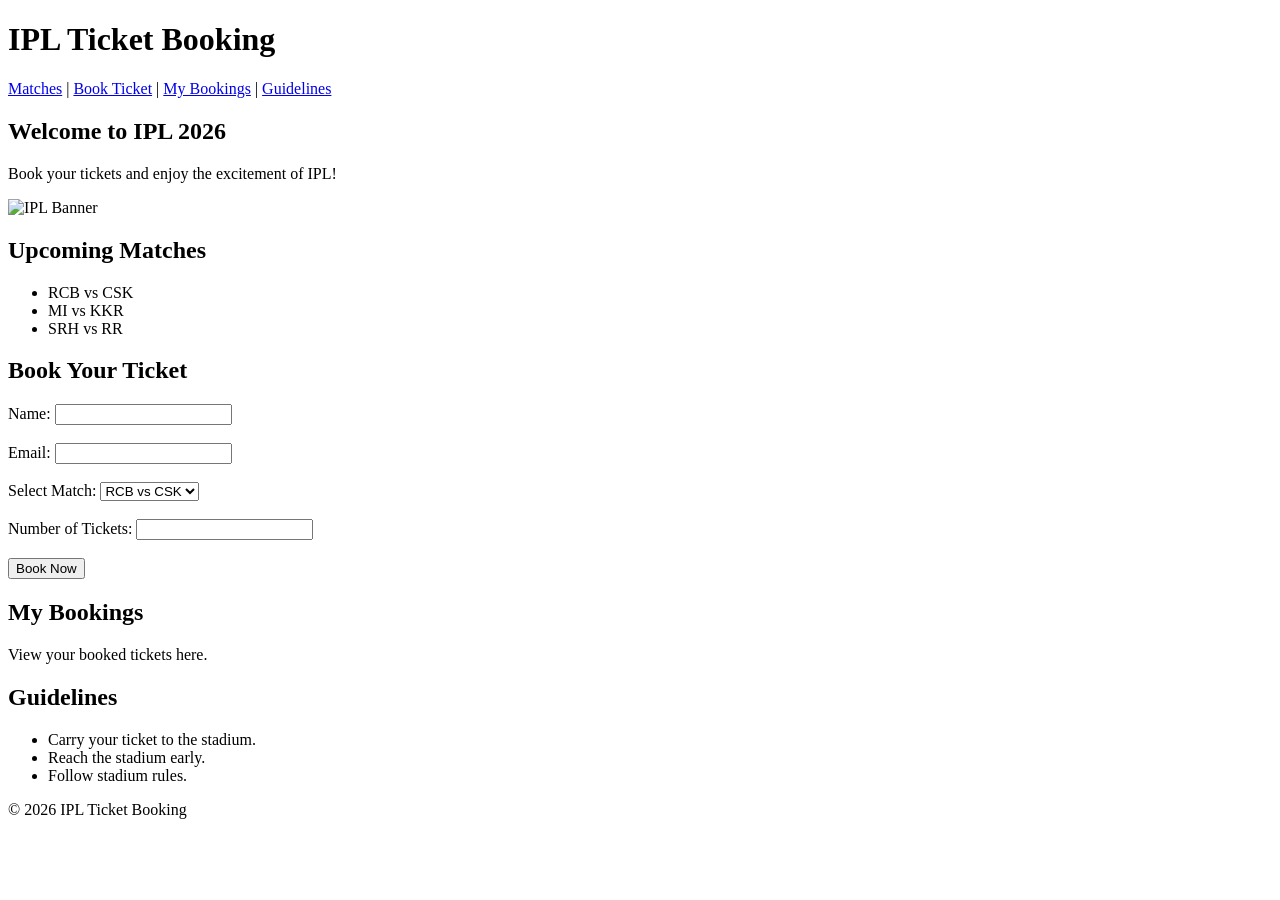
==== index.html @ bad6438c "Add IPL ticket booking HTML" ====
<!doctype html>
<html>
  <head>
    <title>IPL Ticket Booking</title>
  </head>
  <body>
    <header>
      <h1>IPL Ticket Booking</h1>

      <nav>
        <a href="#matches">Matches</a> | <a href="#booking">Book Ticket</a> |
        <a href="#mybookings">My Bookings</a> |
        <a href="#guidelines">Guidelines</a>
      </nav>
    </header>

    <section>
      <h2>Welcome to IPL 2026</h2>
      <p>Book your tickets and enjoy the excitement of IPL!</p>
      <img src="ipl.jpg" alt="IPL Banner" width="500" />
    </section>

    <section id="matches">
      <h2>Upcoming Matches</h2>
      <ul>
        <li>RCB vs CSK</li>
        <li>MI vs KKR</li>
        <li>SRH vs RR</li>
      </ul>
    </section>

    <section id="booking">
      <h2>Book Your Ticket</h2>

      <form>
        <label>Name:</label>
        <input type="text" name="name" /><br /><br />

<label>Email:</label>
<input type="email" name="email" /><br /><br />

<label>Select Match:</label>
<select>
<option>RCB vs CSK</option>
<option>MI vs KKR</option>
<option>SRH vs RR</option></select
 ><br /><br />

<label>Number of Tickets:</label>
<input type="number" min="1" /><br /><br />

<button type="submit">Book Now</button>
      </form>
    </section>

    <section id="mybookings">
      <h2>My Bookings</h2>
      <p>View your booked tickets here.</p>
    </section>

    <section id="guidelines">
      <h2>Guidelines</h2>
      <ul>
        <li>Carry your ticket to the stadium.</li>
        <li>Reach the stadium early.</li>
        <li>Follow stadium rules.</li>
      </ul>
    </section>

    <footer>
      <p>&copy; 2026 IPL Ticket Booking</p>
    </footer>
  </body>
</html>
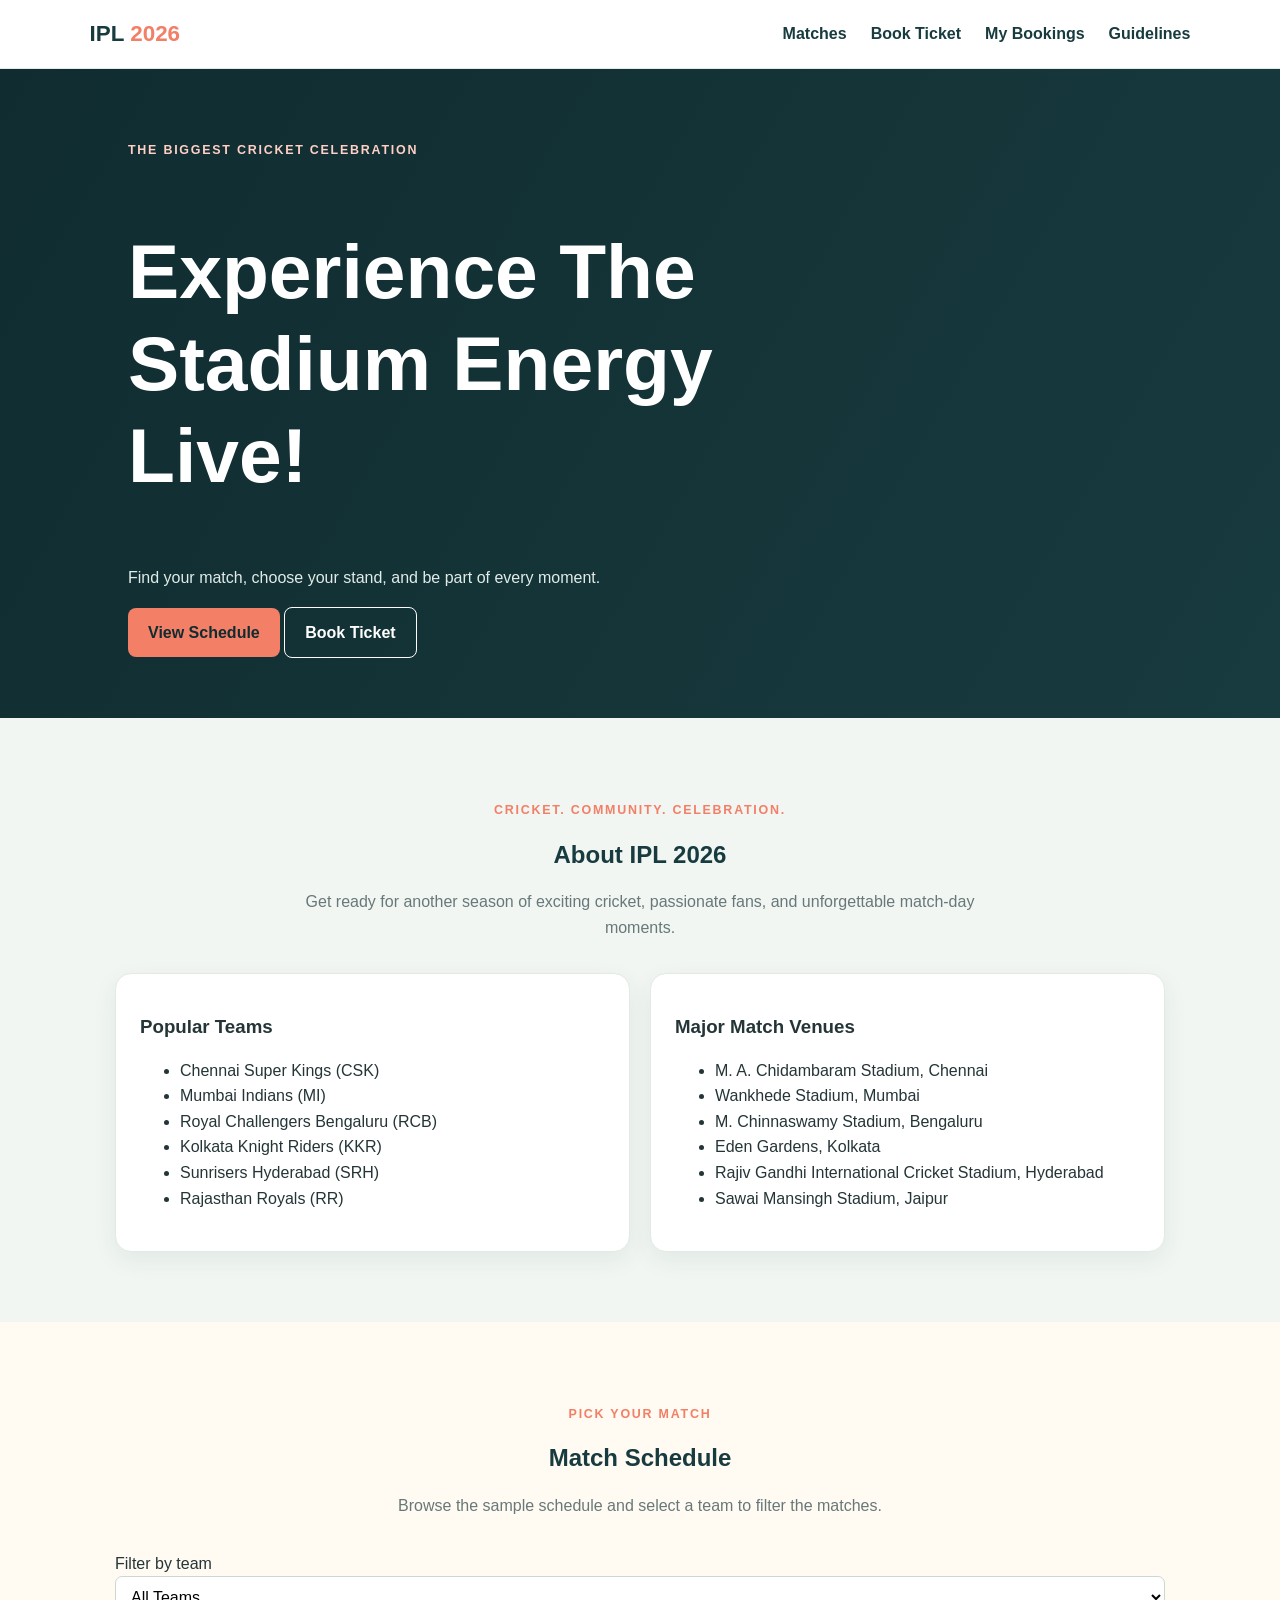
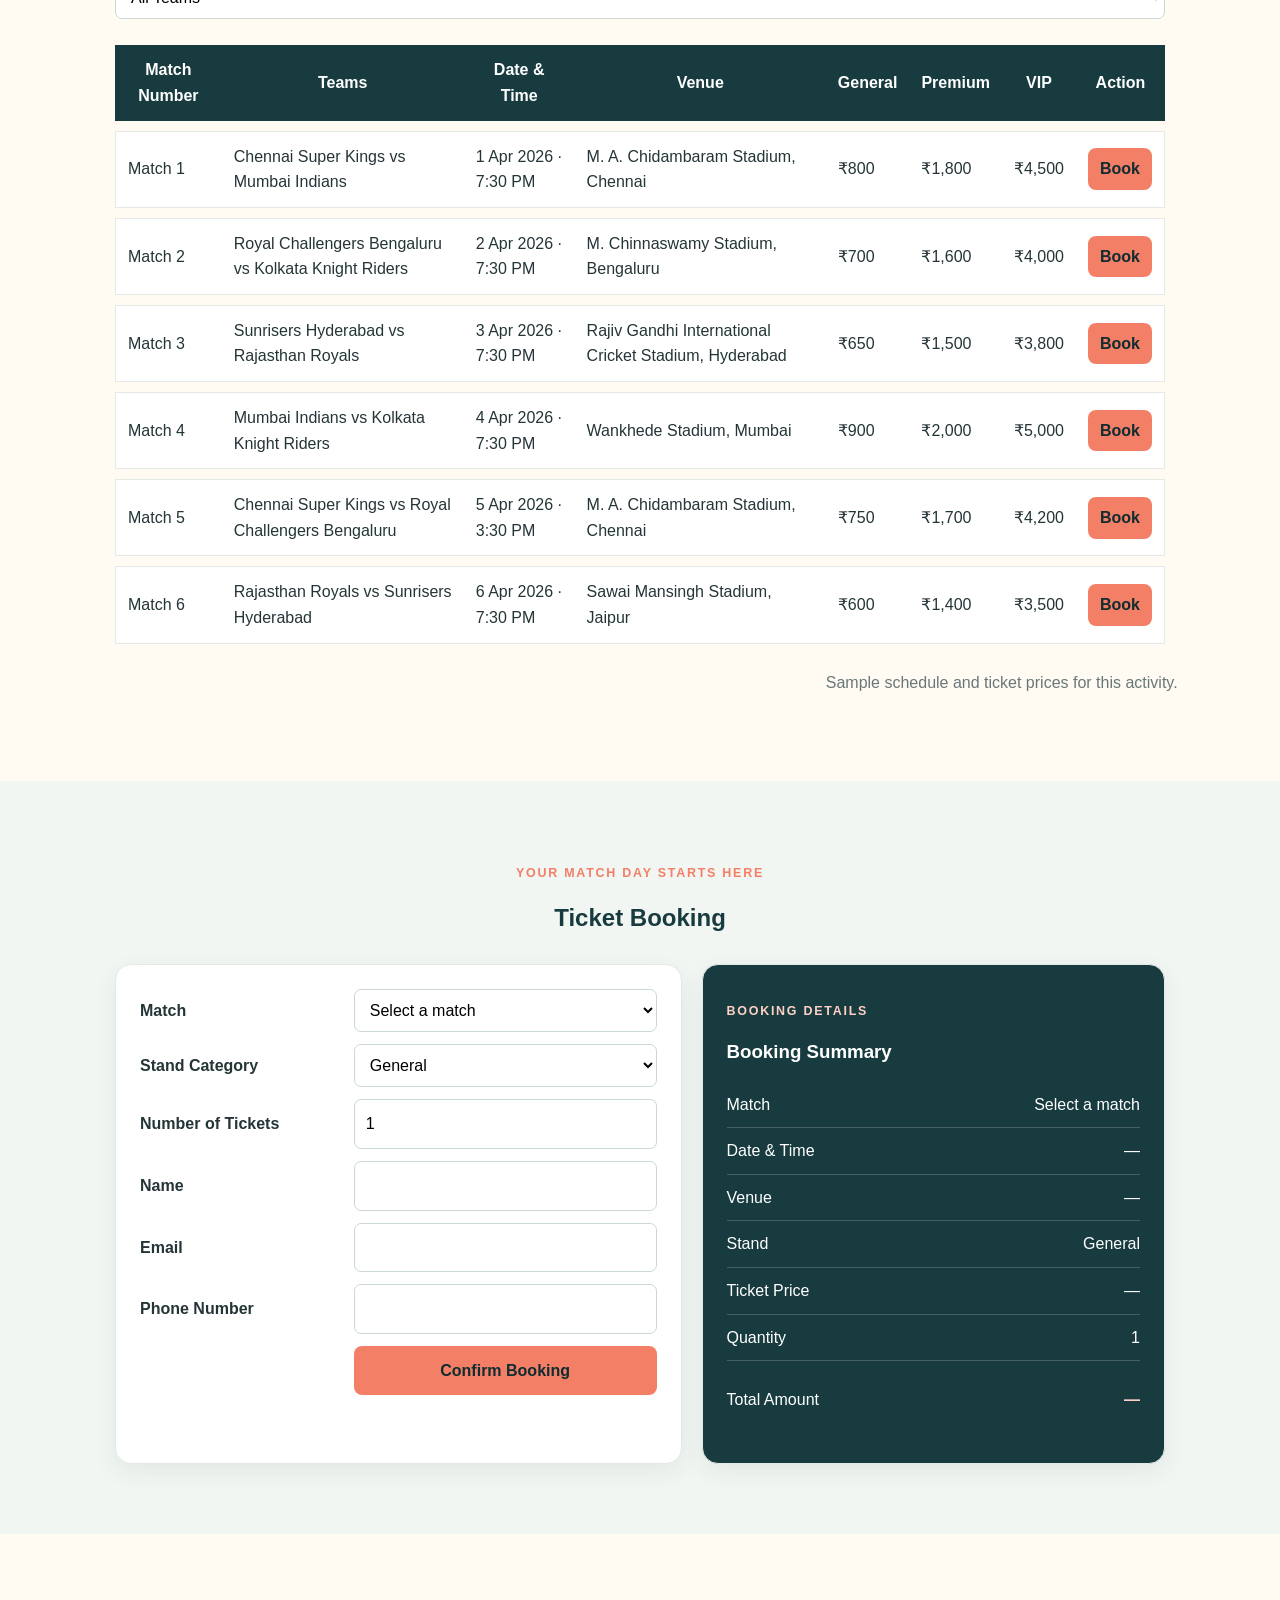
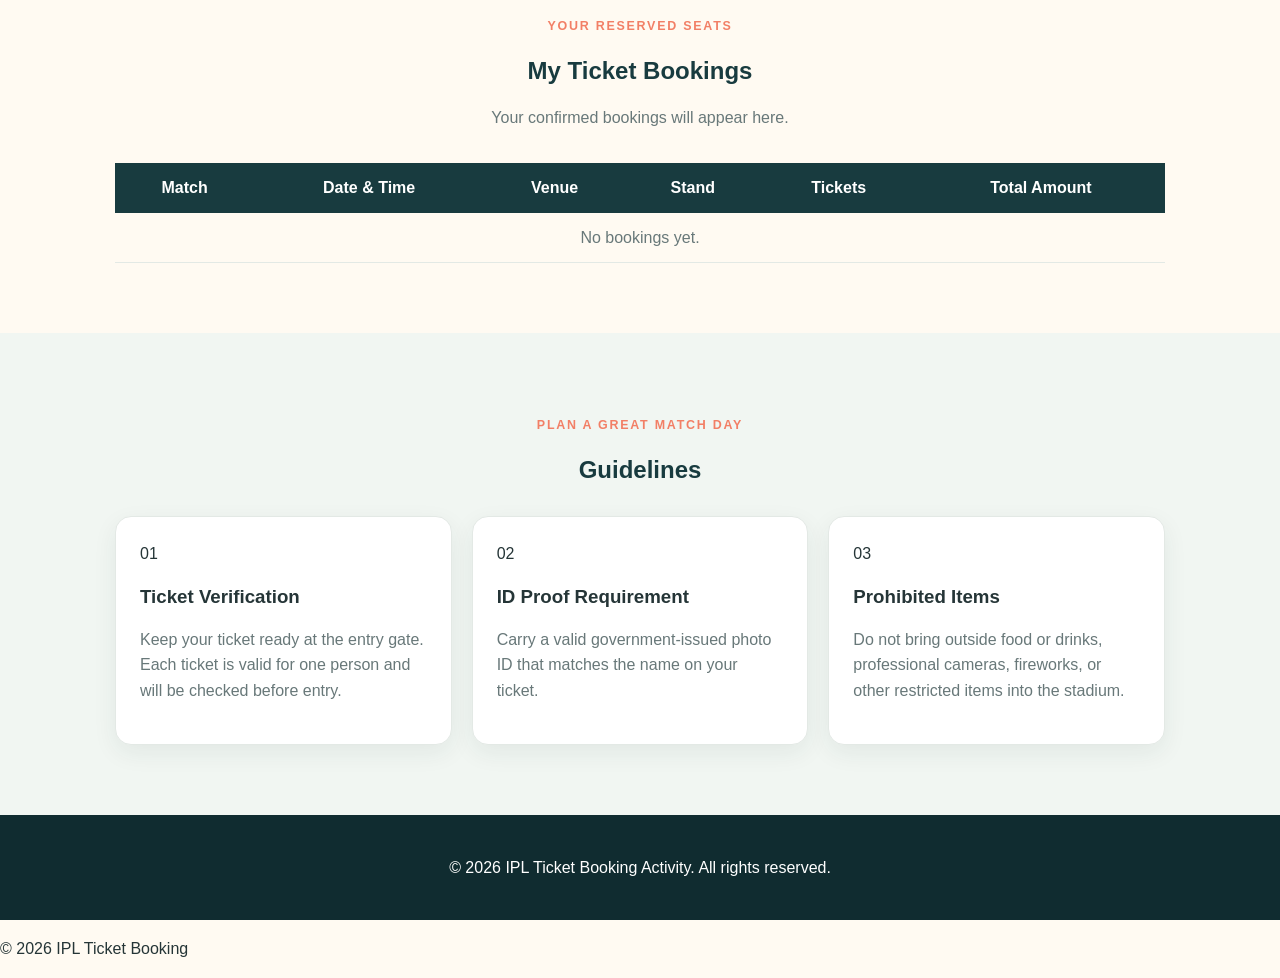
==== commit ab2335d5: "Add Activity 3" ====
--- a/index.html
+++ b/index.html
@@ -1,74 +1,144 @@
 <!doctype html>
-<html>
-  <head>
-    <title>IPL Ticket Booking</title>
-  </head>
-  <body>
-    <header>
-      <h1>IPL Ticket Booking</h1>
+<html lang="en">
+<head>
+  <meta charset="utf-8">
+  <meta name="viewport" content="width=device-width, initial-scale=1">
+  <meta name="description" content="Explore IPL 2026 matches and book your stadium tickets.">
+  <title>IPL 2026 | Ticket Booking</title>
+  <link rel="stylesheet" href="styles.css">
+  <script src="script.js" defer></script>
+</head>
+<body>
+  <header class="site-header">
+    <a class="brand" href="#home" aria-label="IPL 2026 home">IPL <span>2026</span></a>
 
-      <nav>
-        <a href="#matches">Matches</a> | <a href="#booking">Book Ticket</a> |
-        <a href="#mybookings">My Bookings</a> |
-        <a href="#guidelines">Guidelines</a>
-      </nav>
-    </header>
 
-    <section>
-      <h2>Welcome to IPL 2026</h2>
-      <p>Book your tickets and enjoy the excitement of IPL!</p>
-      <img src="ipl.jpg" alt="IPL Banner" width="500" />
+    <nav aria-label="Main navigation">
+    <a href="#matches">Matches</a>
+    <a href="booking.html">Book Ticket</a>
+    <a href="#my-bookings">My Bookings</a>
+    <a href="#guidelines">Guidelines</a>
+</nav>
+  </header>
+
+  <main>
+    <section class="hero" id="home" aria-labelledby="hero-title">
+      <div class="hero-content">
+        <p class="eyebrow">THE BIGGEST CRICKET CELEBRATION</p>
+        <h1 id="hero-title">Experience The Stadium Energy Live!</h1>
+        <p>Find your match, choose your stand, and be part of every moment.</p>
+        <div class="hero-actions">
+          <a class="button button-light" href="#matches">View Schedule</a>
+          <a class="button button-outline" href="#booking">Book Ticket</a>
+        </div>
+      </div>
     </section>
 
-    <section id="matches">
-      <h2>Upcoming Matches</h2>
-      <ul>
-        <li>RCB vs CSK</li>
-        <li>MI vs KKR</li>
-        <li>SRH vs RR</li>
-      </ul>
+    <section class="section about" id="about" aria-labelledby="about-title">
+      <div class="section-heading">
+        <p class="eyebrow">CRICKET. COMMUNITY. CELEBRATION.</p>
+        <h2 id="about-title">About IPL 2026</h2>
+        <p>Get ready for another season of exciting cricket, passionate fans, and unforgettable match-day moments.</p>
+      </div>
+      <div class="about-grid">
+        <article class="info-panel">
+          <h3>Popular Teams</h3>
+          <ul class="team-list">
+            <li>Chennai Super Kings (CSK)</li><li>Mumbai Indians (MI)</li>
+            <li>Royal Challengers Bengaluru (RCB)</li><li>Kolkata Knight Riders (KKR)</li>
+            <li>Sunrisers Hyderabad (SRH)</li><li>Rajasthan Royals (RR)</li>
+          </ul>
+        </article>
+        <article class="info-panel">
+          <h3>Major Match Venues</h3>
+          <ul class="venue-list">
+            <li>M. A. Chidambaram Stadium, Chennai</li><li>Wankhede Stadium, Mumbai</li>
+            <li>M. Chinnaswamy Stadium, Bengaluru</li><li>Eden Gardens, Kolkata</li>
+            <li>Rajiv Gandhi International Cricket Stadium, Hyderabad</li><li>Sawai Mansingh Stadium, Jaipur</li>
+          </ul>
+        </article>
+      </div>
     </section>
 
-    <section id="booking">
-      <h2>Book Your Ticket</h2>
-
-      <form>
-        <label>Name:</label>
-        <input type="text" name="name" /><br /><br />
-
-<label>Email:</label>
-<input type="email" name="email" /><br /><br />
-
-<label>Select Match:</label>
-<select>
-<option>RCB vs CSK</option>
-<option>MI vs KKR</option>
-<option>SRH vs RR</option></select
- ><br /><br />
-
-<label>Number of Tickets:</label>
-<input type="number" min="1" /><br /><br />
-
-<button type="submit">Book Now</button>
-      </form>
+    <section class="section schedule-section" id="matches" aria-labelledby="matches-title">
+      <div class="section-heading">
+        <p class="eyebrow">PICK YOUR MATCH</p>
+        <h2 id="matches-title">Match Schedule</h2>
+        <p>Browse the sample schedule and select a team to filter the matches.</p>
+      </div>
+      <div class="filter-row">
+        <label for="team-filter">Filter by team</label>
+        <select id="team-filter">
+          <option value="all">All Teams</option>
+          <option>Chennai Super Kings</option><option>Mumbai Indians</option>
+          <option>Royal Challengers Bengaluru</option><option>Kolkata Knight Riders</option>
+          <option>Sunrisers Hyderabad</option><option>Rajasthan Royals</option>
+        </select>
+      </div>
+      <div class="table-wrap">
+        <table class="schedule-table">
+          <thead><tr><th>Match Number</th><th>Teams</th><th>Date &amp; Time</th><th>Venue</th><th>General</th><th>Premium</th><th>VIP</th><th>Action</th></tr></thead>
+          <tbody>
+            <tr data-teams="Chennai Super Kings,Mumbai Indians" data-match="Match 1: Chennai Super Kings vs Mumbai Indians" data-date="1 April 2026, 7:30 PM" data-venue="M. A. Chidambaram Stadium, Chennai" data-general="800" data-premium="1800" data-vip="4500"><td>Match 1</td><td>Chennai Super Kings vs Mumbai Indians</td><td>1 Apr 2026 · 7:30 PM</td><td>M. A. Chidambaram Stadium, Chennai</td><td>₹800</td><td>₹1,800</td><td>₹4,500</td><td><button class="book-button" type="button">Book</button></td></tr>
+            <tr data-teams="Royal Challengers Bengaluru,Kolkata Knight Riders" data-match="Match 2: Royal Challengers Bengaluru vs Kolkata Knight Riders" data-date="2 April 2026, 7:30 PM" data-venue="M. Chinnaswamy Stadium, Bengaluru" data-general="700" data-premium="1600" data-vip="4000"><td>Match 2</td><td>Royal Challengers Bengaluru vs Kolkata Knight Riders</td><td>2 Apr 2026 · 7:30 PM</td><td>M. Chinnaswamy Stadium, Bengaluru</td><td>₹700</td><td>₹1,600</td><td>₹4,000</td><td><button class="book-button" type="button">Book</button></td></tr>
+            <tr data-teams="Sunrisers Hyderabad,Rajasthan Royals" data-match="Match 3: Sunrisers Hyderabad vs Rajasthan Royals" data-date="3 April 2026, 7:30 PM" data-venue="Rajiv Gandhi International Cricket Stadium, Hyderabad" data-general="650" data-premium="1500" data-vip="3800"><td>Match 3</td><td>Sunrisers Hyderabad vs Rajasthan Royals</td><td>3 Apr 2026 · 7:30 PM</td><td>Rajiv Gandhi International Cricket Stadium, Hyderabad</td><td>₹650</td><td>₹1,500</td><td>₹3,800</td><td><button class="book-button" type="button">Book</button></td></tr>
+            <tr data-teams="Mumbai Indians,Kolkata Knight Riders" data-match="Match 4: Mumbai Indians vs Kolkata Knight Riders" data-date="4 April 2026, 7:30 PM" data-venue="Wankhede Stadium, Mumbai" data-general="900" data-premium="2000" data-vip="5000"><td>Match 4</td><td>Mumbai Indians vs Kolkata Knight Riders</td><td>4 Apr 2026 · 7:30 PM</td><td>Wankhede Stadium, Mumbai</td><td>₹900</td><td>₹2,000</td><td>₹5,000</td><td><button class="book-button" type="button">Book</button></td></tr>
+            <tr data-teams="Chennai Super Kings,Royal Challengers Bengaluru" data-match="Match 5: Chennai Super Kings vs Royal Challengers Bengaluru" data-date="5 April 2026, 3:30 PM" data-venue="M. A. Chidambaram Stadium, Chennai" data-general="750" data-premium="1700" data-vip="4200"><td>Match 5</td><td>Chennai Super Kings vs Royal Challengers Bengaluru</td><td>5 Apr 2026 · 3:30 PM</td><td>M. A. Chidambaram Stadium, Chennai</td><td>₹750</td><td>₹1,700</td><td>₹4,200</td><td><button class="book-button" type="button">Book</button></td></tr>
+            <tr data-teams="Rajasthan Royals,Sunrisers Hyderabad" data-match="Match 6: Rajasthan Royals vs Sunrisers Hyderabad" data-date="6 April 2026, 7:30 PM" data-venue="Sawai Mansingh Stadium, Jaipur" data-general="600" data-premium="1400" data-vip="3500"><td>Match 6</td><td>Rajasthan Royals vs Sunrisers Hyderabad</td><td>6 Apr 2026 · 7:30 PM</td><td>Sawai Mansingh Stadium, Jaipur</td><td>₹600</td><td>₹1,400</td><td>₹3,500</td><td><button class="book-button" type="button">Book</button></td></tr>
+          </tbody>
+        </table>
+      </div>
+      <p class="schedule-note">Sample schedule and ticket prices for this activity.</p>
     </section>
 
-    <section id="mybookings">
-      <h2>My Bookings</h2>
-      <p>View your booked tickets here.</p>
+    <section class="section booking-section" id="booking" aria-labelledby="booking-title">
+      <div class="section-heading">
+        <p class="eyebrow">YOUR MATCH DAY STARTS HERE</p>
+        <h2 id="booking-title">Ticket Booking</h2>
+      </div>
+      <div class="booking-layout">
+        <form id="booking-form" class="booking-form">
+          <label for="match">Match</label>
+          <select id="match" name="match" required><option value="">Select a match</option></select>
+          <label for="stand">Stand Category</label>
+          <select id="stand" name="stand" required><option value="General">General</option><option value="Premium">Premium</option><option value="VIP">VIP</option></select>
+          <label for="quantity">Number of Tickets</label>
+          <input id="quantity" name="quantity" type="number" min="1" max="10" value="1" required>
+          <label for="name">Name</label>
+          <input id="name" name="name" type="text" autocomplete="name" required>
+          <label for="email">Email</label>
+          <input id="email" name="email" type="email" autocomplete="email" required>
+          <label for="phone">Phone Number</label>
+          <input id="phone" name="phone" type="tel" autocomplete="tel" required>
+          <button class="button button-primary submit-button" type="submit">Confirm Booking</button>
+          <p id="form-message" class="form-message" aria-live="polite"></p>
+        </form>
+        <aside class="summary-card" aria-labelledby="summary-title">
+          <p class="eyebrow">BOOKING DETAILS</p><h3 id="summary-title">Booking Summary</h3>
+          <dl><div><dt>Match</dt><dd id="summary-match">Select a match</dd></div><div><dt>Date &amp; Time</dt><dd id="summary-date">—</dd></div><div><dt>Venue</dt><dd id="summary-venue">—</dd></div><div><dt>Stand</dt><dd id="summary-stand">General</dd></div><div><dt>Ticket Price</dt><dd id="summary-price">—</dd></div><div><dt>Quantity</dt><dd id="summary-quantity">1</dd></div></dl>
+          <div class="summary-total"><span>Total Amount</span><strong id="summary-total">—</strong></div>
+        </aside>
+      </div>
     </section>
 
-    <section id="guidelines">
-      <h2>Guidelines</h2>
-      <ul>
-        <li>Carry your ticket to the stadium.</li>
-        <li>Reach the stadium early.</li>
-        <li>Follow stadium rules.</li>
-      </ul>
+    <section class="section records-section" id="my-bookings" aria-labelledby="records-title">
+      <div class="section-heading"><p class="eyebrow">YOUR RESERVED SEATS</p><h2 id="records-title">My Ticket Bookings</h2><p>Your confirmed bookings will appear here.</p></div>
+      <div class="table-wrap"><table class="records-table"><thead><tr><th>Match</th><th>Date &amp; Time</th><th>Venue</th><th>Stand</th><th>Tickets</th><th>Total Amount</th></tr></thead><tbody id="booking-records"><tr id="empty-bookings"><td colspan="6" class="empty-state">No bookings yet.</td></tr></tbody></table></div>
     </section>
 
-    <footer>
-      <p>&copy; 2026 IPL Ticket Booking</p>
+    <section class="section guidelines-section" id="guidelines" aria-labelledby="guidelines-title">
+      <div class="section-heading"><p class="eyebrow">PLAN A GREAT MATCH DAY</p><h2 id="guidelines-title">Guidelines</h2></div>
+      <div class="guideline-grid">
+        <article class="guideline-card"><span class="guideline-number">01</span><h3>Ticket Verification</h3><p>Keep your ticket ready at the entry gate. Each ticket is valid for one person and will be checked before entry.</p></article>
+        <article class="guideline-card"><span class="guideline-number">02</span><h3>ID Proof Requirement</h3><p>Carry a valid government-issued photo ID that matches the name on your ticket.</p></article>
+        <article class="guideline-card"><span class="guideline-number">03</span><h3>Prohibited Items</h3><p>Do not bring outside food or drinks, professional cameras, fireworks, or other restricted items into the stadium.</p></article>
+      </div>
+    </section>
+  </main>
+  <footer class="site-footer"><p>© 2026 IPL Ticket Booking Activity. All rights reserved.</p></footer>
+</body>
+</html>
+  <p>&copy; 2026 IPL Ticket Booking</p>
     </footer>
   </body>
-</html>
+</html>
--- a/styles.css
+++ b/styles.css
@@ -0,0 +1,225 @@
+:root {
+  --navy: #183b3f;
+  --navy-dark: #102c30;
+  --coral: #f27f66;
+  --cream: #fffaf2;
+  --ink: #253537;
+  --muted: #687879;
+  --line: #e3e9e5;
+}
+
+* { box-sizing: border-box; }
+
+html {
+  scroll-behavior: smooth;
+  scroll-padding-top: 85px;
+}
+
+body {
+  margin: 0;
+  color: var(--ink);
+  background: var(--cream);
+  font: 16px/1.6 Arial, sans-serif;
+}
+
+h1, h2, h3 { line-height: 1.2; }
+h2 { color: var(--navy); }
+a { color: inherit; }
+
+.site-header {
+  position: sticky;
+  top: 0;
+  z-index: 5;
+  display: flex;
+  justify-content: space-between;
+  align-items: center;
+  gap: 20px;
+  padding: 16px clamp(20px, 7vw, 100px);
+  background: white;
+  border-bottom: 1px solid var(--line);
+}
+
+.brand {
+  color: var(--navy);
+  font-size: 1.4rem;
+  font-weight: 800;
+  text-decoration: none;
+}
+
+.brand span { color: var(--coral); }
+
+nav { display: flex; gap: 24px; }
+nav a { color: var(--navy); font-weight: 700; text-decoration: none; }
+nav a:hover { color: var(--coral); }
+
+.hero {
+  min-height: 440px;
+  display: grid;
+  align-items: center;
+  padding: 60px clamp(24px, 10vw, 150px);
+  color: white;
+  background: linear-gradient(120deg, var(--navy-dark), var(--navy));
+}
+
+.hero-content { max-width: 680px; }
+.hero h1 { font-size: clamp(2.5rem, 6vw, 4.8rem); }
+.hero .eyebrow { color: #ffd0c5; }
+.hero-content > p:not(.eyebrow) { color: #e1ece8; }
+
+.eyebrow {
+  color: var(--coral);
+  font-size: .78rem;
+  font-weight: 800;
+  letter-spacing: .14em;
+}
+
+.button, button {
+  display: inline-block;
+  padding: 12px 20px;
+  border: 0;
+  border-radius: 8px;
+  background: var(--coral);
+  color: var(--navy-dark);
+  font: inherit;
+  font-weight: 700;
+  text-decoration: none;
+  cursor: pointer;
+}
+
+.button-outline {
+  border: 1px solid white;
+  background: transparent;
+  color: white;
+}
+
+.section { padding: 70px clamp(20px, 8vw, 110px); }
+.about, .booking-section, .guidelines-section { background: #f1f6f2; }
+
+.section-heading {
+  max-width: 680px;
+  margin: 0 auto 32px;
+  text-align: center;
+}
+
+.section-heading > p:last-child,
+.guideline-card p { color: var(--muted); }
+
+.about-grid, .guideline-grid, .booking-layout {
+  display: grid;
+  gap: 20px;
+  max-width: 1050px;
+  margin: auto;
+}
+
+.about-grid { grid-template-columns: repeat(2, 1fr); }
+.guideline-grid { grid-template-columns: repeat(3, 1fr); }
+.booking-layout { grid-template-columns: 1.1fr .9fr; }
+
+.info-panel, .guideline-card, .booking-form, .summary-card {
+  padding: 24px;
+  border: 1px solid var(--line);
+  border-radius: 16px;
+  background: white;
+  box-shadow: 0 8px 24px #183b3f12;
+}
+
+.filter-row { margin: 0 auto 16px; max-width: 1050px; }
+.filter-row select, .booking-form input, .booking-form select {
+  width: 100%;
+  padding: 11px;
+  border: 1px solid #cbd8d2;
+  border-radius: 7px;
+  background: white;
+  font: inherit;
+}
+
+.table-wrap { max-width: 1050px; margin: auto; overflow-x: auto; }
+
+.schedule-table {
+  width: 100%;
+  border-collapse: separate;
+  border-spacing: 0 10px;
+}
+
+.schedule-table th, .records-table th {
+  padding: 12px;
+  background: var(--navy);
+  color: white;
+}
+
+.schedule-table td {
+  padding: 12px;
+  background: white;
+  border-block: 1px solid var(--line);
+}
+
+.schedule-table td:first-child { border-left: 1px solid var(--line); }
+.schedule-table td:last-child { border-right: 1px solid var(--line); }
+
+.book-button { padding: 8px 12px; }
+.schedule-note { text-align: right; color: var(--muted); }
+
+.booking-form {
+  display: grid;
+  grid-template-columns: 1fr 1.5fr;
+  gap: 12px;
+  align-items: center;
+}
+
+.booking-form label { font-weight: 700; }
+.submit-button { grid-column: 2; }
+.form-message { grid-column: 1 / -1; color: var(--navy); }
+
+.summary-card { background: var(--navy); color: white; }
+.summary-card .eyebrow, .summary-total strong { color: #ffd0c5; }
+.summary-card dl div, .summary-total {
+  display: flex;
+  justify-content: space-between;
+  gap: 16px;
+  padding: 10px 0;
+  border-bottom: 1px solid #ffffff30;
+}
+.summary-card dd { margin: 0; text-align: right; }
+.summary-total { border: 0; }
+
+.records-table { width: 100%; border-collapse: collapse; }
+.records-table td { padding: 12px; border-bottom: 1px solid var(--line); }
+.empty-state { text-align: center; color: var(--muted); }
+
+.site-footer {
+  padding: 24px;
+  background: var(--navy-dark);
+  color: white;
+  text-align: center;
+}
+
+@media (max-width: 760px) {
+  .site-header { align-items: flex-start; flex-direction: column; }
+  nav { max-width: 100%; gap: 16px; overflow-x: auto; }
+  nav a { white-space: nowrap; }
+  .about-grid, .guideline-grid, .booking-layout { grid-template-columns: 1fr; }
+  .booking-form { grid-template-columns: 1fr; }
+  .submit-button { grid-column: 1; }
+  .schedule-table { min-width: 850px; }
+}
+
+@media (prefers-reduced-motion: reduce) {
+  html { scroll-behavior: auto; }
+}
+
+/* Activity 3 - Booking Form */
+
+.booking-form input:focus,
+.booking-form select:focus {
+    outline: 2px solid var(--coral);
+    border-color: var(--navy);
+}
+
+.booking-form button {
+    width: 100%;
+}
+
+.booking-form button[type="reset"] {
+    background: var(--navy);
+    color: white;
+}
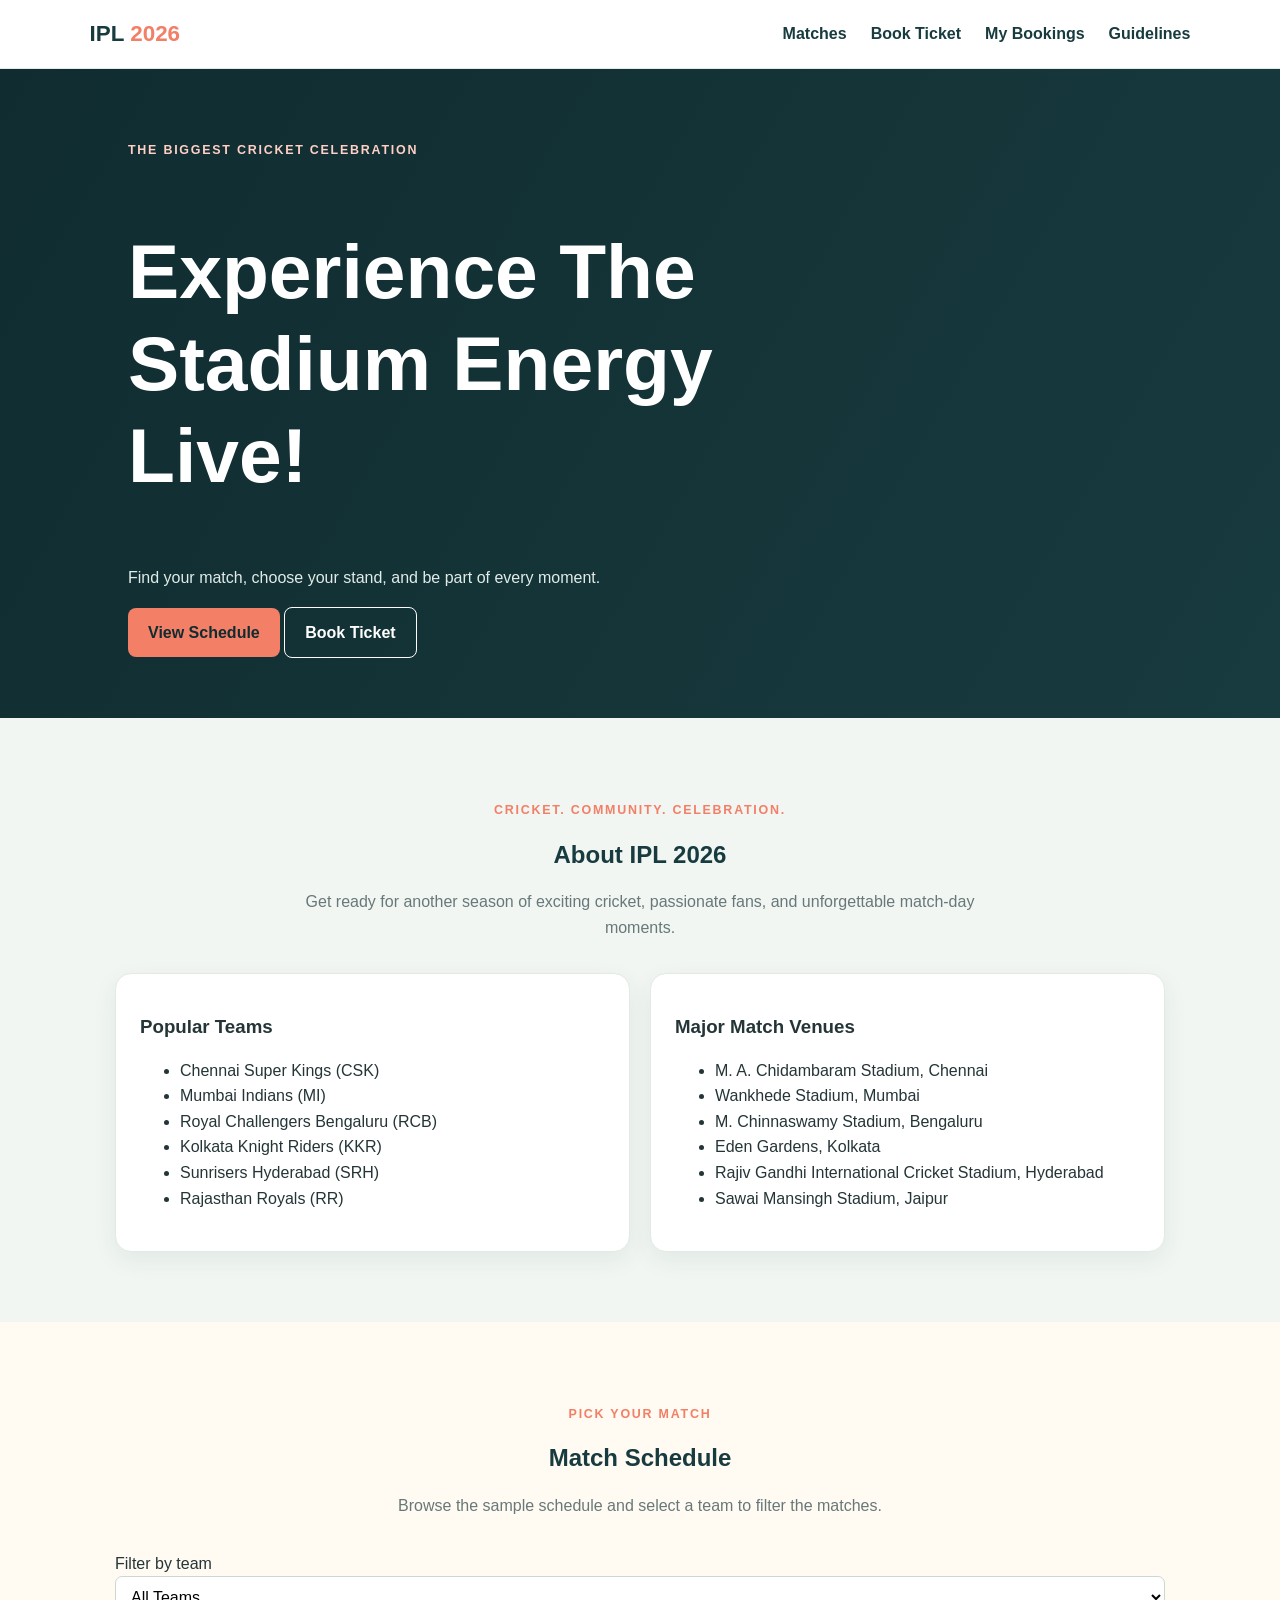
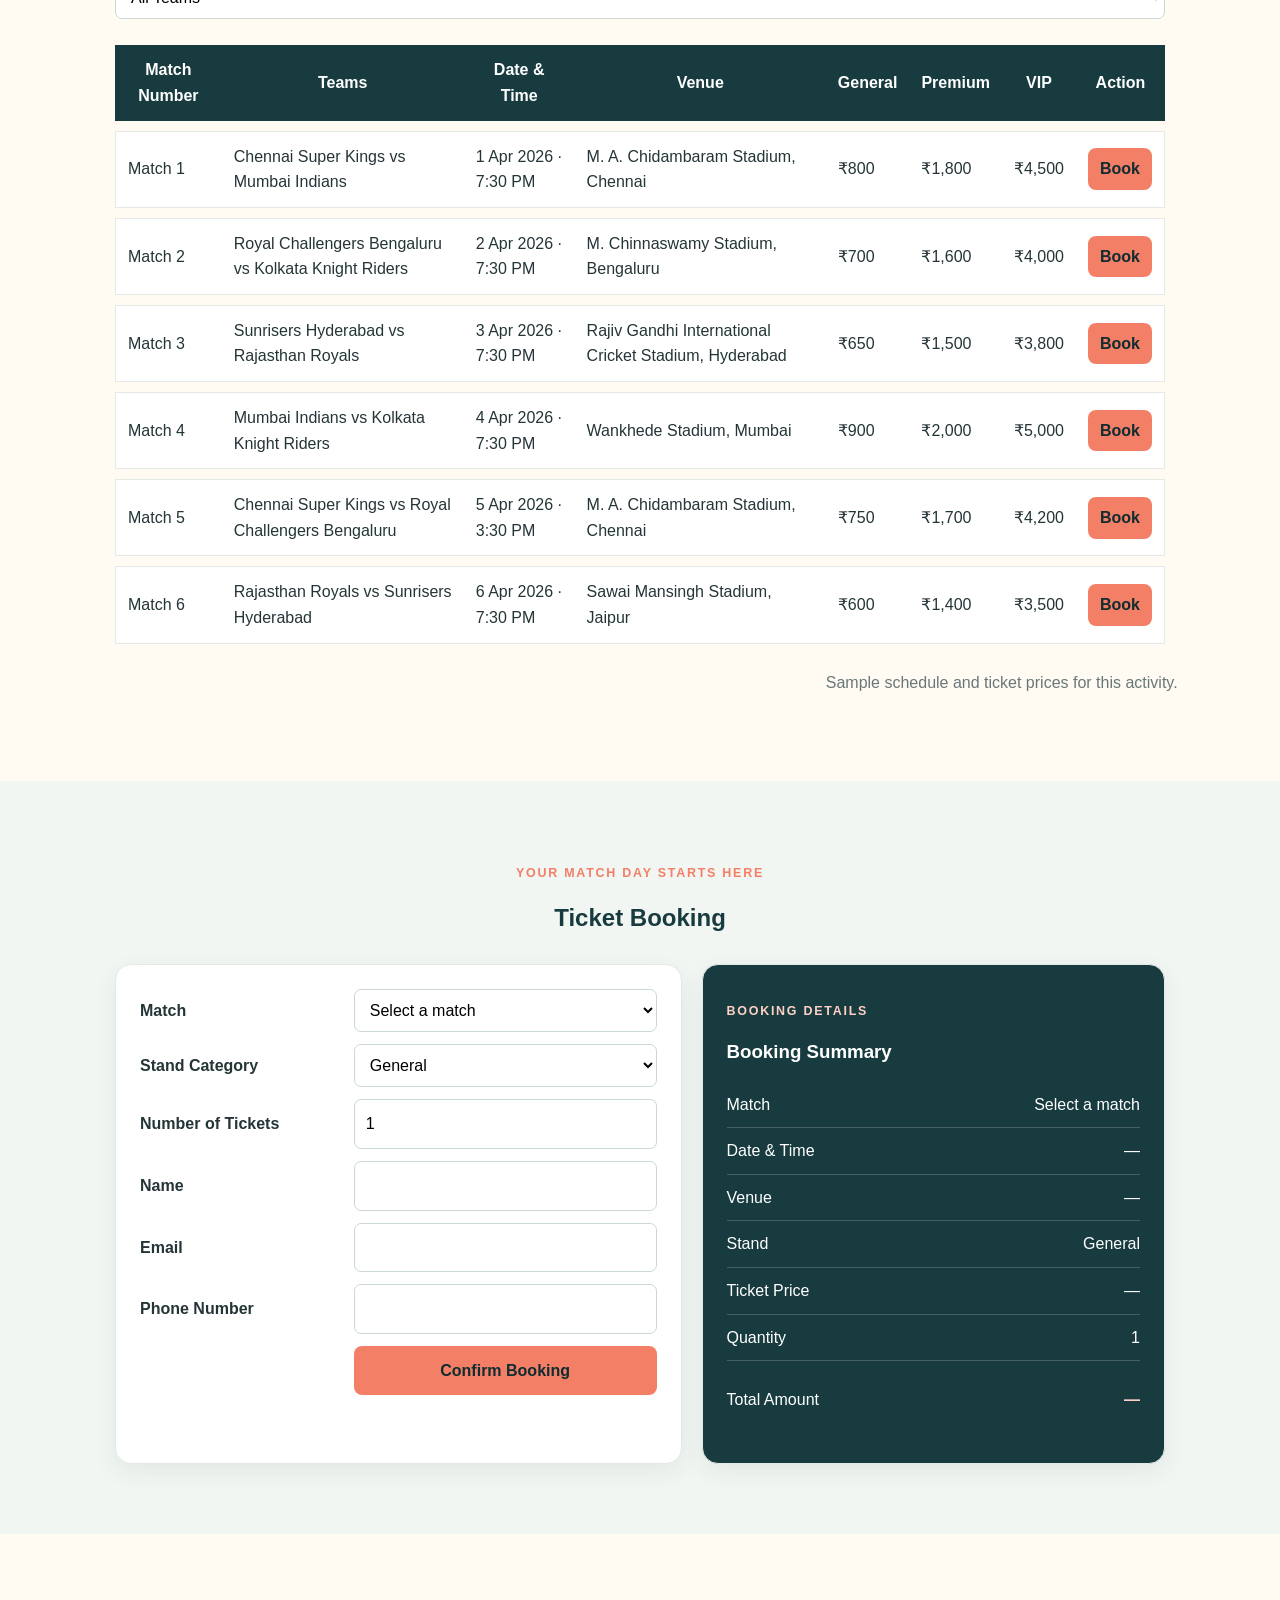
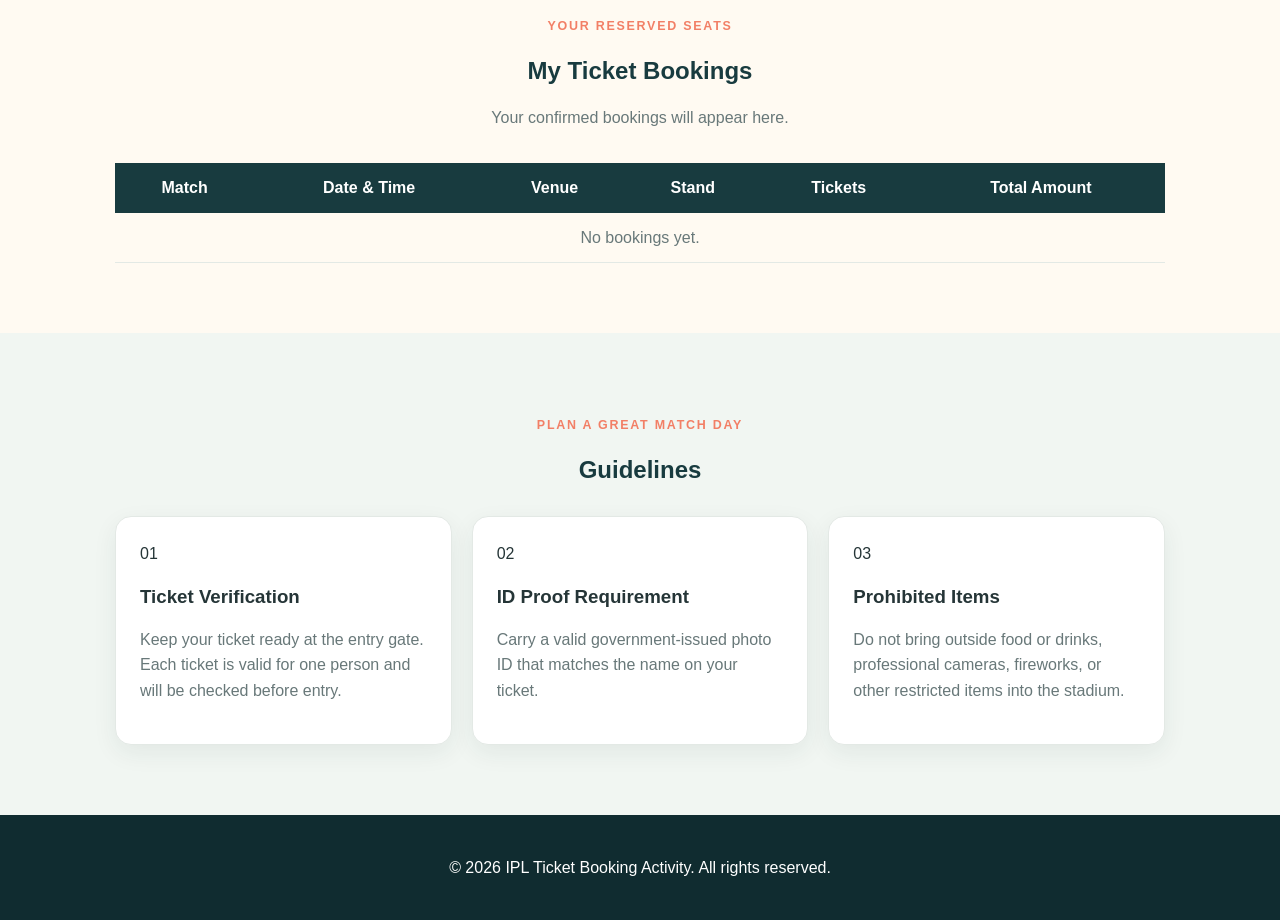
==== commit 91a335d4: "Add live booking summary" ====
--- a/index.html
+++ b/index.html
@@ -6,7 +6,7 @@
   <meta name="description" content="Explore IPL 2026 matches and book your stadium tickets.">
   <title>IPL 2026 | Ticket Booking</title>
   <link rel="stylesheet" href="styles.css">
-  <script src="script.js" defer></script>
+  <script src="app.js" defer></script>
 </head>
 <body>
   <header class="site-header">
@@ -137,8 +137,4 @@
   </main>
   <footer class="site-footer"><p>© 2026 IPL Ticket Booking Activity. All rights reserved.</p></footer>
 </body>
-</html>
-  <p>&copy; 2026 IPL Ticket Booking</p>
-    </footer>
-  </body>
 </html>
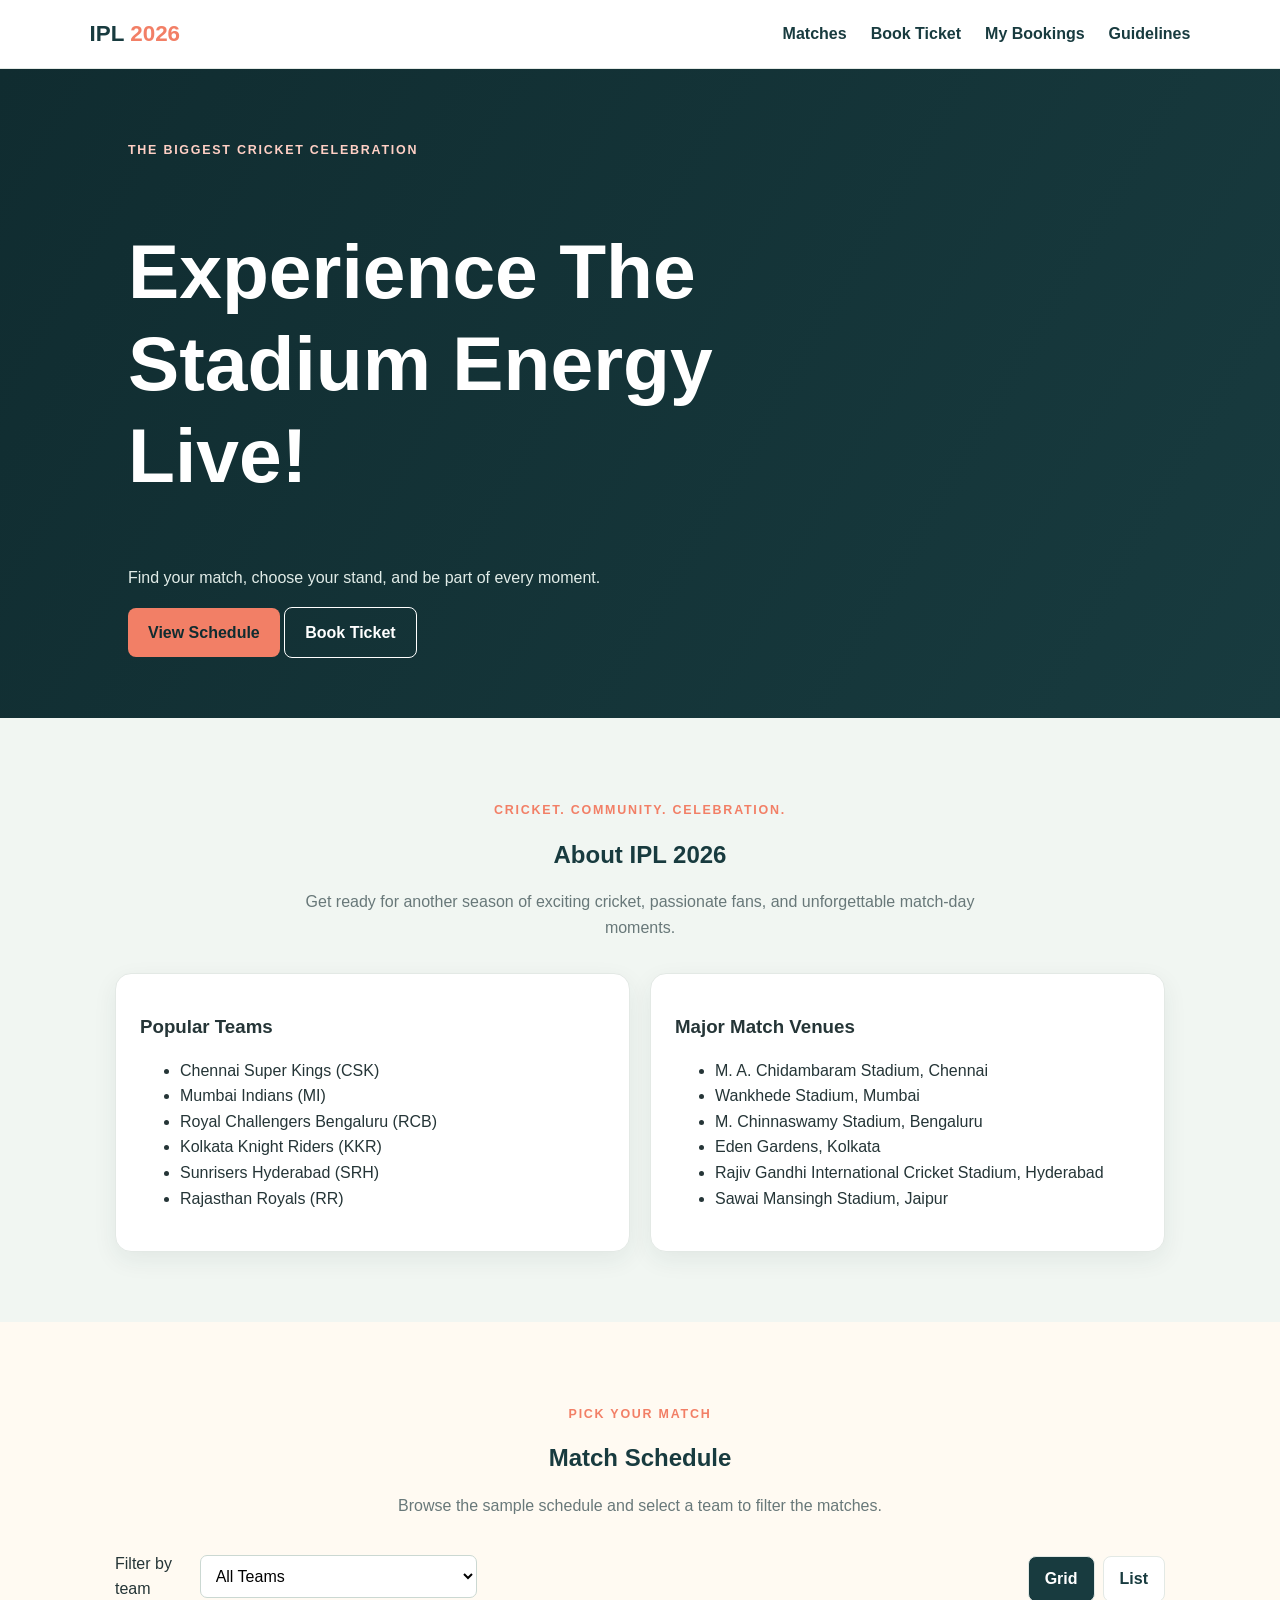
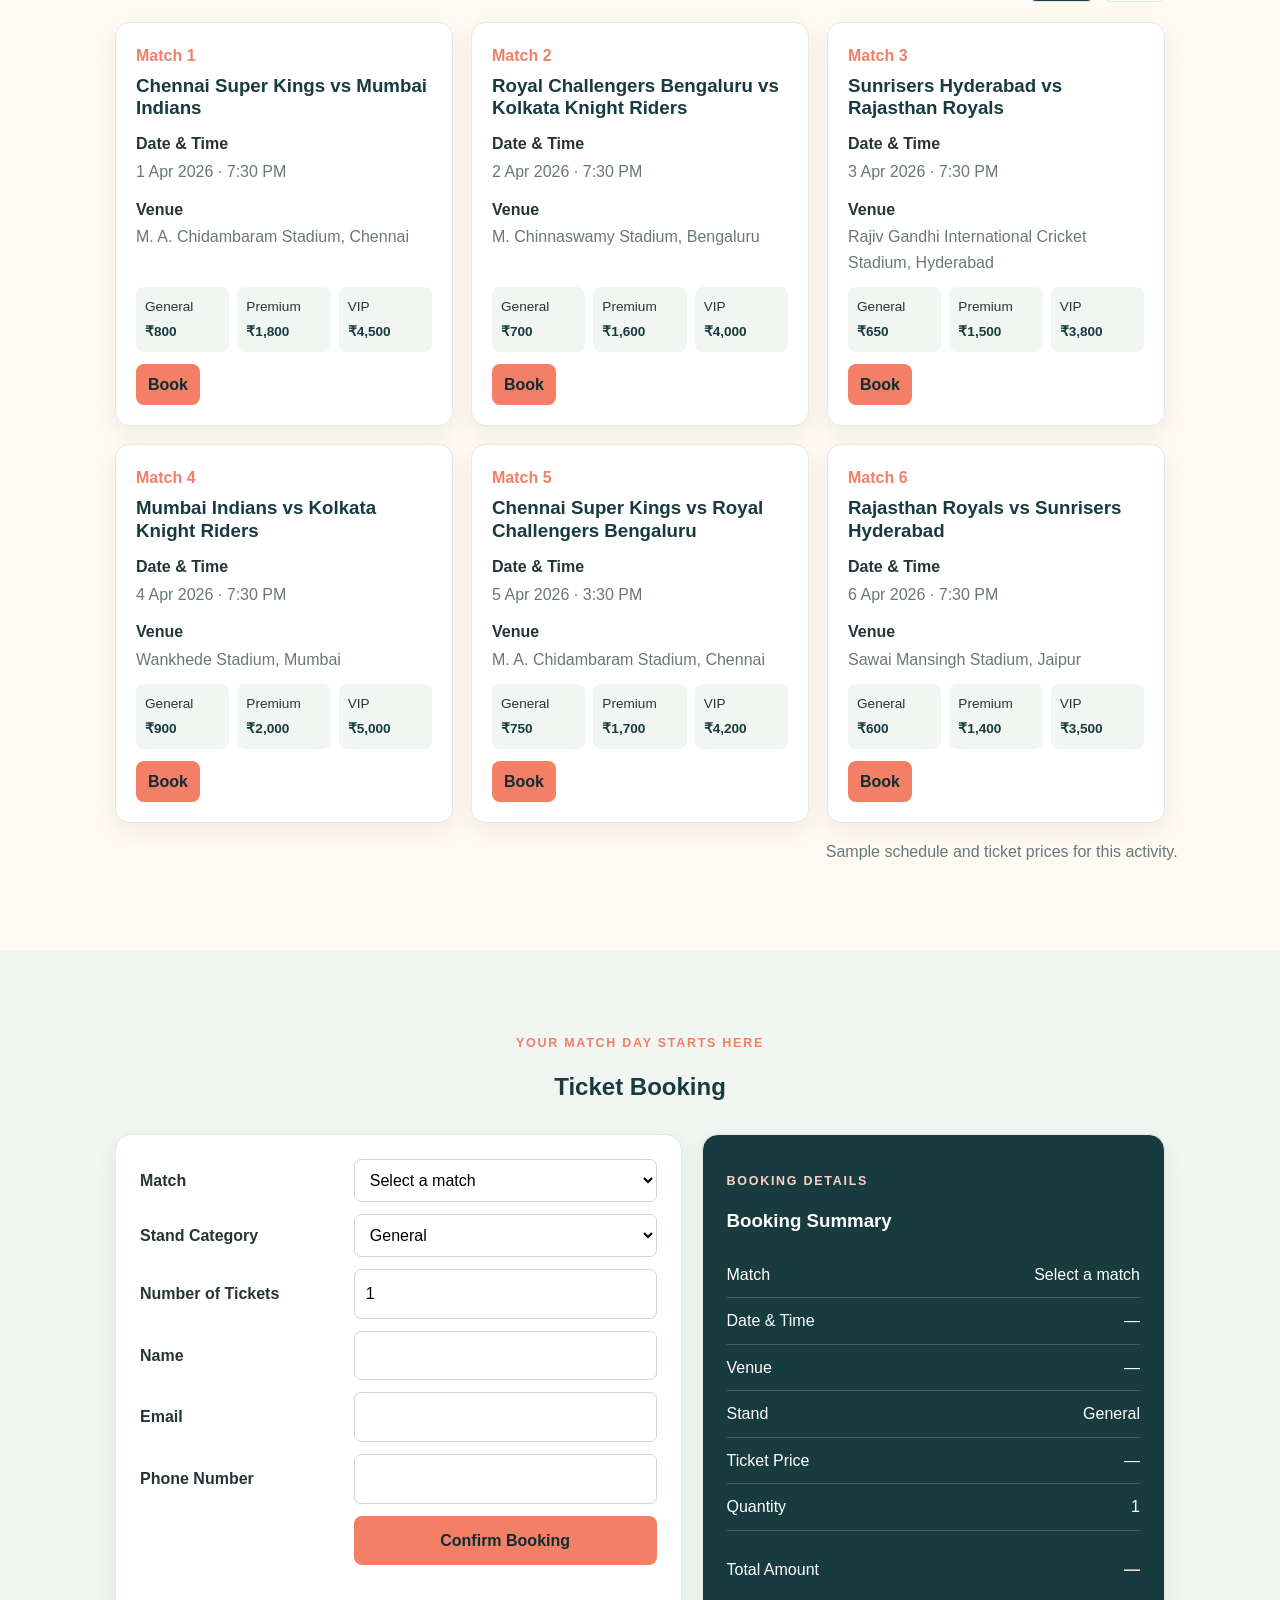
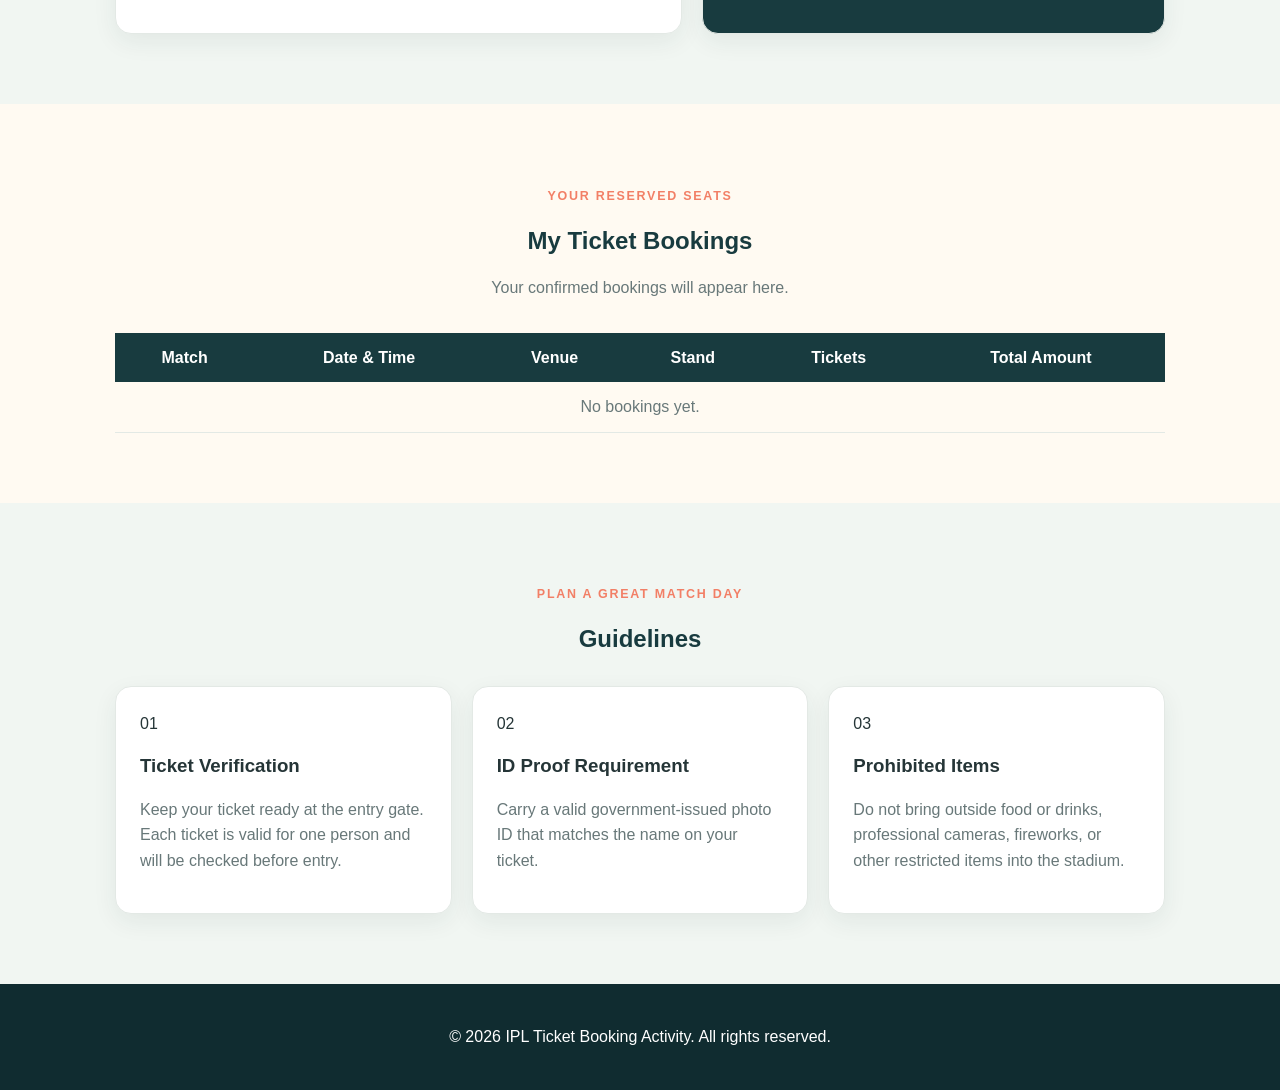
==== commit 5b9baa9c: "Add responsive Activity 8 layout" ====
--- a/index.html
+++ b/index.html
@@ -13,12 +13,13 @@
     <a class="brand" href="#home" aria-label="IPL 2026 home">IPL <span>2026</span></a>
 
 
-    <nav aria-label="Main navigation">
-    <a href="#matches">Matches</a>
-    <a href="booking.html">Book Ticket</a>
-    <a href="#my-bookings">My Bookings</a>
-    <a href="#guidelines">Guidelines</a>
-</nav>
+    <button class="menu-toggle" id="menu-toggle" type="button" aria-expanded="false" aria-controls="main-nav" aria-label="Open navigation"><span></span><span></span><span></span></button>
+    <nav id="main-nav" aria-label="Main navigation">
+      <a href="#matches">Matches</a>
+      <a href="booking.html">Book Ticket</a>
+      <a href="#my-bookings">My Bookings</a>
+      <a href="#guidelines">Guidelines</a>
+    </nav>
   </header>
 
   <main>
@@ -66,27 +67,52 @@
         <h2 id="matches-title">Match Schedule</h2>
         <p>Browse the sample schedule and select a team to filter the matches.</p>
       </div>
-      <div class="filter-row">
-        <label for="team-filter">Filter by team</label>
-        <select id="team-filter">
-          <option value="all">All Teams</option>
-          <option>Chennai Super Kings</option><option>Mumbai Indians</option>
-          <option>Royal Challengers Bengaluru</option><option>Kolkata Knight Riders</option>
-          <option>Sunrisers Hyderabad</option><option>Rajasthan Royals</option>
-        </select>
+      <div class="schedule-tools">
+        <div class="filter-row">
+          <label for="team-filter">Filter by team</label>
+          <select id="team-filter">
+            <option value="all">All Teams</option>
+            <option>Chennai Super Kings</option><option>Mumbai Indians</option>
+            <option>Royal Challengers Bengaluru</option><option>Kolkata Knight Riders</option>
+            <option>Sunrisers Hyderabad</option><option>Rajasthan Royals</option>
+          </select>
+        </div>
+        <div class="view-toggle" role="group" aria-label="Match layout">
+          <button id="grid-view" type="button" aria-pressed="true" class="is-active">Grid</button>
+          <button id="list-view" type="button" aria-pressed="false">List</button>
+        </div>
       </div>
-      <div class="table-wrap">
-        <table class="schedule-table">
-          <thead><tr><th>Match Number</th><th>Teams</th><th>Date &amp; Time</th><th>Venue</th><th>General</th><th>Premium</th><th>VIP</th><th>Action</th></tr></thead>
-          <tbody>
-            <tr data-teams="Chennai Super Kings,Mumbai Indians" data-match="Match 1: Chennai Super Kings vs Mumbai Indians" data-date="1 April 2026, 7:30 PM" data-venue="M. A. Chidambaram Stadium, Chennai" data-general="800" data-premium="1800" data-vip="4500"><td>Match 1</td><td>Chennai Super Kings vs Mumbai Indians</td><td>1 Apr 2026 · 7:30 PM</td><td>M. A. Chidambaram Stadium, Chennai</td><td>₹800</td><td>₹1,800</td><td>₹4,500</td><td><button class="book-button" type="button">Book</button></td></tr>
-            <tr data-teams="Royal Challengers Bengaluru,Kolkata Knight Riders" data-match="Match 2: Royal Challengers Bengaluru vs Kolkata Knight Riders" data-date="2 April 2026, 7:30 PM" data-venue="M. Chinnaswamy Stadium, Bengaluru" data-general="700" data-premium="1600" data-vip="4000"><td>Match 2</td><td>Royal Challengers Bengaluru vs Kolkata Knight Riders</td><td>2 Apr 2026 · 7:30 PM</td><td>M. Chinnaswamy Stadium, Bengaluru</td><td>₹700</td><td>₹1,600</td><td>₹4,000</td><td><button class="book-button" type="button">Book</button></td></tr>
-            <tr data-teams="Sunrisers Hyderabad,Rajasthan Royals" data-match="Match 3: Sunrisers Hyderabad vs Rajasthan Royals" data-date="3 April 2026, 7:30 PM" data-venue="Rajiv Gandhi International Cricket Stadium, Hyderabad" data-general="650" data-premium="1500" data-vip="3800"><td>Match 3</td><td>Sunrisers Hyderabad vs Rajasthan Royals</td><td>3 Apr 2026 · 7:30 PM</td><td>Rajiv Gandhi International Cricket Stadium, Hyderabad</td><td>₹650</td><td>₹1,500</td><td>₹3,800</td><td><button class="book-button" type="button">Book</button></td></tr>
-            <tr data-teams="Mumbai Indians,Kolkata Knight Riders" data-match="Match 4: Mumbai Indians vs Kolkata Knight Riders" data-date="4 April 2026, 7:30 PM" data-venue="Wankhede Stadium, Mumbai" data-general="900" data-premium="2000" data-vip="5000"><td>Match 4</td><td>Mumbai Indians vs Kolkata Knight Riders</td><td>4 Apr 2026 · 7:30 PM</td><td>Wankhede Stadium, Mumbai</td><td>₹900</td><td>₹2,000</td><td>₹5,000</td><td><button class="book-button" type="button">Book</button></td></tr>
-            <tr data-teams="Chennai Super Kings,Royal Challengers Bengaluru" data-match="Match 5: Chennai Super Kings vs Royal Challengers Bengaluru" data-date="5 April 2026, 3:30 PM" data-venue="M. A. Chidambaram Stadium, Chennai" data-general="750" data-premium="1700" data-vip="4200"><td>Match 5</td><td>Chennai Super Kings vs Royal Challengers Bengaluru</td><td>5 Apr 2026 · 3:30 PM</td><td>M. A. Chidambaram Stadium, Chennai</td><td>₹750</td><td>₹1,700</td><td>₹4,200</td><td><button class="book-button" type="button">Book</button></td></tr>
-            <tr data-teams="Rajasthan Royals,Sunrisers Hyderabad" data-match="Match 6: Rajasthan Royals vs Sunrisers Hyderabad" data-date="6 April 2026, 7:30 PM" data-venue="Sawai Mansingh Stadium, Jaipur" data-general="600" data-premium="1400" data-vip="3500"><td>Match 6</td><td>Rajasthan Royals vs Sunrisers Hyderabad</td><td>6 Apr 2026 · 7:30 PM</td><td>Sawai Mansingh Stadium, Jaipur</td><td>₹600</td><td>₹1,400</td><td>₹3,500</td><td><button class="book-button" type="button">Book</button></td></tr>
-          </tbody>
-        </table>
+      <div class="match-grid" id="match-cards">
+        <article class="match-card" data-teams="Chennai Super Kings,Mumbai Indians" data-match="Match 1: Chennai Super Kings vs Mumbai Indians" data-date="1 April 2026, 7:30 PM" data-venue="M. A. Chidambaram Stadium, Chennai" data-general="800" data-premium="1800" data-vip="4500">
+          <div class="match-card-heading"><span class="match-number">Match 1</span><h3>Chennai Super Kings vs Mumbai Indians</h3></div>
+          <p><strong>Date &amp; Time</strong><span>1 Apr 2026 · 7:30 PM</span></p><p><strong>Venue</strong><span>M. A. Chidambaram Stadium, Chennai</span></p>
+          <div class="match-prices"><span>General <strong>₹800</strong></span><span>Premium <strong>₹1,800</strong></span><span>VIP <strong>₹4,500</strong></span></div><button class="book-button" type="button">Book</button>
+        </article>
+        <article class="match-card" data-teams="Royal Challengers Bengaluru,Kolkata Knight Riders" data-match="Match 2: Royal Challengers Bengaluru vs Kolkata Knight Riders" data-date="2 April 2026, 7:30 PM" data-venue="M. Chinnaswamy Stadium, Bengaluru" data-general="700" data-premium="1600" data-vip="4000">
+          <div class="match-card-heading"><span class="match-number">Match 2</span><h3>Royal Challengers Bengaluru vs Kolkata Knight Riders</h3></div>
+          <p><strong>Date &amp; Time</strong><span>2 Apr 2026 · 7:30 PM</span></p><p><strong>Venue</strong><span>M. Chinnaswamy Stadium, Bengaluru</span></p>
+          <div class="match-prices"><span>General <strong>₹700</strong></span><span>Premium <strong>₹1,600</strong></span><span>VIP <strong>₹4,000</strong></span></div><button class="book-button" type="button">Book</button>
+        </article>
+        <article class="match-card" data-teams="Sunrisers Hyderabad,Rajasthan Royals" data-match="Match 3: Sunrisers Hyderabad vs Rajasthan Royals" data-date="3 April 2026, 7:30 PM" data-venue="Rajiv Gandhi International Cricket Stadium, Hyderabad" data-general="650" data-premium="1500" data-vip="3800">
+          <div class="match-card-heading"><span class="match-number">Match 3</span><h3>Sunrisers Hyderabad vs Rajasthan Royals</h3></div>
+          <p><strong>Date &amp; Time</strong><span>3 Apr 2026 · 7:30 PM</span></p><p><strong>Venue</strong><span>Rajiv Gandhi International Cricket Stadium, Hyderabad</span></p>
+          <div class="match-prices"><span>General <strong>₹650</strong></span><span>Premium <strong>₹1,500</strong></span><span>VIP <strong>₹3,800</strong></span></div><button class="book-button" type="button">Book</button>
+        </article>
+        <article class="match-card" data-teams="Mumbai Indians,Kolkata Knight Riders" data-match="Match 4: Mumbai Indians vs Kolkata Knight Riders" data-date="4 April 2026, 7:30 PM" data-venue="Wankhede Stadium, Mumbai" data-general="900" data-premium="2000" data-vip="5000">
+          <div class="match-card-heading"><span class="match-number">Match 4</span><h3>Mumbai Indians vs Kolkata Knight Riders</h3></div>
+          <p><strong>Date &amp; Time</strong><span>4 Apr 2026 · 7:30 PM</span></p><p><strong>Venue</strong><span>Wankhede Stadium, Mumbai</span></p>
+          <div class="match-prices"><span>General <strong>₹900</strong></span><span>Premium <strong>₹2,000</strong></span><span>VIP <strong>₹5,000</strong></span></div><button class="book-button" type="button">Book</button>
+        </article>
+        <article class="match-card" data-teams="Chennai Super Kings,Royal Challengers Bengaluru" data-match="Match 5: Chennai Super Kings vs Royal Challengers Bengaluru" data-date="5 April 2026, 3:30 PM" data-venue="M. A. Chidambaram Stadium, Chennai" data-general="750" data-premium="1700" data-vip="4200">
+          <div class="match-card-heading"><span class="match-number">Match 5</span><h3>Chennai Super Kings vs Royal Challengers Bengaluru</h3></div>
+          <p><strong>Date &amp; Time</strong><span>5 Apr 2026 · 3:30 PM</span></p><p><strong>Venue</strong><span>M. A. Chidambaram Stadium, Chennai</span></p>
+          <div class="match-prices"><span>General <strong>₹750</strong></span><span>Premium <strong>₹1,700</strong></span><span>VIP <strong>₹4,200</strong></span></div><button class="book-button" type="button">Book</button>
+        </article>
+        <article class="match-card" data-teams="Rajasthan Royals,Sunrisers Hyderabad" data-match="Match 6: Rajasthan Royals vs Sunrisers Hyderabad" data-date="6 April 2026, 7:30 PM" data-venue="Sawai Mansingh Stadium, Jaipur" data-general="600" data-premium="1400" data-vip="3500">
+          <div class="match-card-heading"><span class="match-number">Match 6</span><h3>Rajasthan Royals vs Sunrisers Hyderabad</h3></div>
+          <p><strong>Date &amp; Time</strong><span>6 Apr 2026 · 7:30 PM</span></p><p><strong>Venue</strong><span>Sawai Mansingh Stadium, Jaipur</span></p>
+          <div class="match-prices"><span>General <strong>₹600</strong></span><span>Premium <strong>₹1,400</strong></span><span>VIP <strong>₹3,500</strong></span></div><button class="book-button" type="button">Book</button>
+        </article>
       </div>
       <p class="schedule-note">Sample schedule and ticket prices for this activity.</p>
     </section>
--- a/styles.css
+++ b/styles.css
@@ -222,4 +222,49 @@
 .booking-form button[type="reset"] {
     background: var(--navy);
     color: white;
+}
+/* Activity 8 - Responsive match cards and mobile navigation */
+.menu-toggle { display: none; }
+.schedule-tools { display: flex; align-items: end; justify-content: space-between; gap: 20px; max-width: 1050px; margin: 0 auto 20px; }
+.filter-row { display: flex; align-items: center; gap: 12px; margin: 0; max-width: none; }
+.filter-row select { min-width: 230px; }
+.view-toggle { display: flex; gap: 8px; }
+.view-toggle button { padding: 9px 16px; background: white; border: 1px solid var(--line); color: var(--navy); }
+.view-toggle button.is-active { background: var(--navy); color: white; }
+.match-grid { display: grid; grid-template-columns: repeat(3, minmax(0, 1fr)); gap: 18px; max-width: 1050px; margin: auto; }
+.match-card { display: flex; flex-direction: column; gap: 12px; min-width: 0; padding: 20px; border: 1px solid var(--line); border-radius: 14px; background: white; box-shadow: 0 8px 24px #183b3f12; }
+.match-card[hidden] { display: none; }
+.match-card-heading h3 { margin: 6px 0 0; color: var(--navy); }
+.match-number { color: var(--coral); font-weight: 800; }
+.match-card p { display: grid; gap: 2px; margin: 0; }
+.match-card p span { color: var(--muted); }
+.match-prices { display: grid; grid-template-columns: repeat(3, minmax(0, 1fr)); gap: 8px; margin-top: auto; }
+.match-prices span { display: grid; gap: 3px; padding: 9px; border-radius: 8px; background: #f1f6f2; font-size: .85rem; }
+.match-prices strong { color: var(--navy); }
+.match-card .book-button { align-self: flex-start; }
+.match-grid.is-list { grid-template-columns: 1fr; }
+.match-grid.is-list .match-card { display: grid; grid-template-columns: minmax(180px, 1.3fr) minmax(150px, 1fr) minmax(150px, 1fr) minmax(270px, 1.5fr) auto; align-items: center; gap: 16px; }
+.match-grid.is-list .match-prices { margin: 0; }
+
+@media (max-width: 900px) {
+  .match-grid, .about-grid, .guideline-grid, .booking-layout { grid-template-columns: 1fr; }
+  .match-grid.is-list .match-card { grid-template-columns: 1fr 1fr; }
+  .match-grid.is-list .match-card-heading, .match-grid.is-list .match-prices { grid-column: 1 / -1; }
+}
+
+@media (max-width: 760px) {
+  .site-header { position: sticky; flex-direction: row; align-items: center; justify-content: space-between; }
+  .menu-toggle { display: grid; gap: 5px; padding: 10px; background: var(--navy); }
+  .menu-toggle span { display: block; width: 22px; height: 2px; background: white; }
+  .site-header nav { display: none; position: absolute; top: 100%; left: 0; right: 0; flex-direction: column; gap: 0; padding: 8px 20px 16px; background: white; border-bottom: 1px solid var(--line); box-shadow: 0 8px 18px #183b3f18; }
+  .site-header nav.is-open { display: flex; }
+  .site-header nav a { padding: 10px 0; }
+  .section { padding: 52px 20px; }
+  .schedule-tools { align-items: stretch; flex-direction: column; }
+  .filter-row { align-items: stretch; flex-direction: column; }
+  .filter-row select { min-width: 0; }
+  .match-grid, .match-grid.is-list { grid-template-columns: 1fr; }
+  .match-grid.is-list .match-card { display: flex; }
+  .match-grid.is-list .match-prices { grid-template-columns: repeat(3, minmax(0, 1fr)); }
+  .guideline-grid { grid-template-columns: 1fr; }
 }
